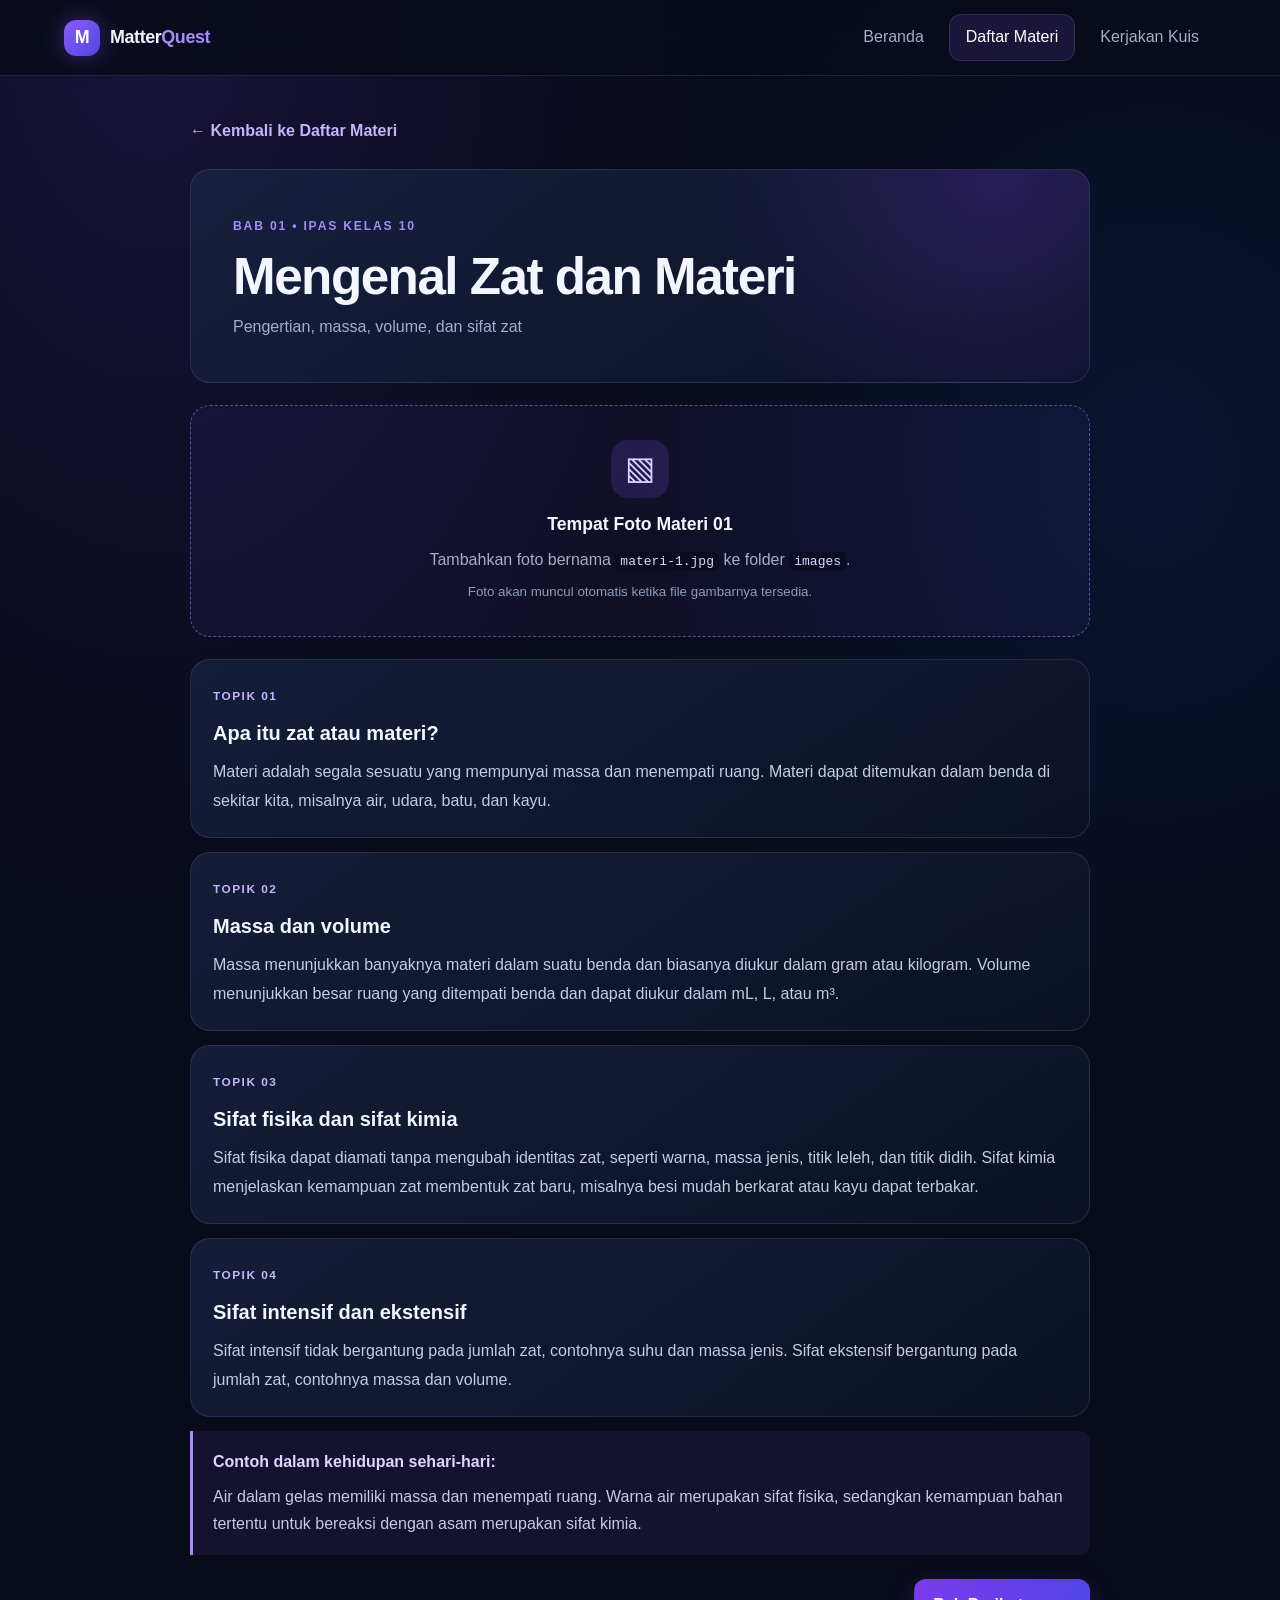
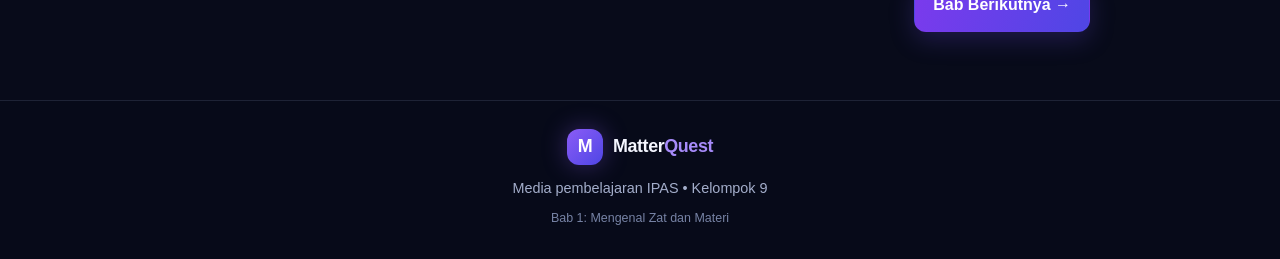
==== materi-1.html @ 00eb2c96 "Add files via upload" ====
<!DOCTYPE html>
<html lang="id">
<head>
  <meta charset="UTF-8">
  <meta name="viewport" content="width=device-width, initial-scale=1.0">
  <meta name="theme-color" content="#080b1a">
  <meta name="description" content="Materi IPAS kelas 10: Mengenal Zat dan Materi.">
  <title>Bab 1: Mengenal Zat dan Materi | MatterQuest</title>
  <link rel="stylesheet" href="style.css">
</head>
<body data-material-page="0">
  <header class="navbar">
    <a href="index.html" class="brand" aria-label="MatterQuest, kembali ke beranda">
      <span class="brand-icon">M</span>
      <span>Matter<span class="purple">Quest</span></span>
    </a>
    <nav class="nav-links" aria-label="Navigasi halaman materi">
      <a class="nav-link" href="index.html">Beranda</a>
      <a class="nav-link active" href="index.html#materi">Daftar Materi</a>
      <a class="nav-link" href="quiz.html">Kerjakan Kuis</a>
    </nav>
  </header>

  <main class="lesson-page-main">
    <section class="lesson-page">
      <div id="material-detail"></div>
    </section>
  </main>

  <footer class="footer">
    <div class="brand footer-brand"><span class="brand-icon">M</span><span>Matter<span class="purple">Quest</span></span></div>
    <p>Media pembelajaran IPAS • Kelompok 9</p>
    <small>Bab 1: Mengenal Zat dan Materi</small>
  </footer>
  <script src="script.js"></script>
</body>
</html>
---- style.css ----
/* =========================================================
   MATTERQUEST - STYLE.CSS
   Bagian ini mengatur tampilan website, bukan isi/logika kuis.
   ========================================================= */

:root {
  --bg: #080b1a;
  --bg-soft: #0d1226;
  --panel: #111832;
  --panel-light: #17213e;
  --border: rgba(163, 177, 220, 0.15);
  --text: #f4f6ff;
  --muted: #a4aecb;
  --purple: #a78bfa;
  --purple-bright: #8b5cf6;
  --blue: #60a5fa;
  --green: #34d399;
  --red: #fb7185;
  --radius: 20px;
  --shadow: 0 20px 60px rgba(0, 0, 0, 0.25);
}

* { box-sizing: border-box; }
html { scroll-behavior: smooth; }
body {
  margin: 0;
  color: var(--text);
  background:
    radial-gradient(ellipse at 12% 0%, rgba(91, 53, 190, .18), transparent 35%),
    radial-gradient(ellipse at 90% 25%, rgba(37, 99, 235, .10), transparent 32%),
    var(--bg);
  font-family: Inter, "Segoe UI", Arial, sans-serif;
  line-height: 1.65;
}
button, a { font: inherit; }
button { cursor: pointer; }
a { color: inherit; text-decoration: none; }
button:focus-visible, a:focus-visible { outline: 2px solid var(--purple); outline-offset: 4px; }

.navbar {
  min-height: 76px;
  display: flex;
  align-items: center;
  justify-content: space-between;
  gap: 24px;
  padding: 14px max(5%, calc((100% - 1160px) / 2));
  border-bottom: 1px solid var(--border);
  background: rgba(8, 11, 26, .82);
  backdrop-filter: blur(16px);
  position: sticky;
  top: 0;
  z-index: 10;
}
.brand { display: inline-flex; align-items: center; gap: 10px; font-size: 1.12rem; font-weight: 800; letter-spacing: -.4px; }
.brand-icon {
  display: grid; place-items: center; width: 36px; height: 36px;
  border-radius: 12px; background: linear-gradient(135deg, #8b5cf6, #4f46e5);
  box-shadow: 0 0 24px rgba(139, 92, 246, .35); color: white;
}
.purple { color: var(--purple); }
.nav-links { display: flex; align-items: center; gap: 8px; }
.nav-link {
  color: var(--muted); border: 1px solid transparent; background: transparent;
  padding: 9px 16px; border-radius: 12px; transition: .2s;
}
.nav-link:hover, .nav-link.active { color: white; background: rgba(139, 92, 246, .14); border-color: rgba(167, 139, 250, .18); }

main { width: min(1120px, 90%); margin: 0 auto; min-height: 70vh; }
.page { display: none; padding: 56px 0 72px; animation: fade-in .35s ease; }
.page.active { display: block; }
@keyframes fade-in { from { opacity: 0; transform: translateY(8px); } to { opacity: 1; transform: translateY(0); } }

.hero { display: grid; grid-template-columns: 1.15fr .85fr; align-items: center; gap: 40px; padding: 42px 0 64px; }
.eyebrow { color: var(--purple); font-size: .76rem; font-weight: 800; letter-spacing: 1.8px; }
.status-dot { display: inline-block; width: 7px; height: 7px; margin-right: 7px; border-radius: 50%; background: var(--green); box-shadow: 0 0 12px var(--green); }
h1, h2, h3, p { margin-top: 0; }
h1 { margin: 18px 0; font-size: clamp(2.4rem, 5.3vw, 4.5rem); line-height: 1.08; letter-spacing: -2.4px; }
.gradient-text { background: linear-gradient(100deg, #c4b5fd 0%, #8b5cf6 50%, #60a5fa 100%); color: transparent; background-clip: text; -webkit-background-clip: text; }
.hero-description { max-width: 590px; color: var(--muted); font-size: 1.05rem; }
.hero-buttons { display: flex; flex-wrap: wrap; gap: 12px; margin-top: 28px; }
.btn { border: 1px solid transparent; border-radius: 12px; padding: 12px 18px; font-weight: 750; transition: transform .2s, box-shadow .2s, background .2s; }
.btn:hover { transform: translateY(-2px); }
.btn-primary { color: white; background: linear-gradient(110deg, #7c3aed, #4f46e5); box-shadow: 0 8px 24px rgba(99, 72, 220, .25); }
.btn-primary:hover { box-shadow: 0 10px 30px rgba(99, 72, 220, .42); }
.btn-secondary { color: #ddd6fe; background: rgba(139, 92, 246, .08); border-color: rgba(167, 139, 250, .3); }
.btn-wide { width: 100%; margin-top: 12px; }

.hero-stats { display: flex; flex-wrap: wrap; gap: 34px; margin-top: 42px; }
.hero-stats div { display: grid; gap: 2px; }
.hero-stats strong { font-size: 1.45rem; }
.hero-stats span { color: var(--muted); font-size: .82rem; }

.hero-visual { min-height: 360px; display: grid; place-items: center; position: relative; }
.orbit { position: absolute; border: 1px solid rgba(167, 139, 250, .25); border-radius: 50%; transform: rotate(-25deg); }
.orbit-one { width: 290px; height: 190px; }
.orbit-two { width: 230px; height: 310px; transform: rotate(42deg); border-color: rgba(96, 165, 250, .24); }
.science-core {
  width: 150px; height: 150px; display: grid; place-items: center; border-radius: 42px;
  background: radial-gradient(circle at 30% 25%, #a78bfa, #6d28d9 55%, #312e81);
  box-shadow: 0 0 90px rgba(139, 92, 246, .35), inset 0 0 25px rgba(255,255,255,.16);
  transform: rotate(-8deg);
}
.science-core span { font-size: 5.5rem; color: white; transform: rotate(8deg); }
.float-card {
  position: absolute; display: flex; align-items: center; gap: 12px; padding: 12px 15px;
  border: 1px solid var(--border); border-radius: 15px; background: rgba(20, 28, 55, .92);
  box-shadow: var(--shadow); backdrop-filter: blur(12px);
}
.float-card strong, .float-card small { display: block; }
.float-card small { color: var(--muted); font-size: .76rem; }
.card-top { top: 35px; right: 0; }
.card-bottom { bottom: 35px; left: 0; }
.mini-icon { display: grid; place-items: center; width: 35px; height: 35px; border-radius: 10px; background: rgba(167, 139, 250, .15); color: var(--purple); font-size: 1.4rem; }
.mini-icon.green { color: var(--green); background: rgba(52, 211, 153, .12); }

.section-heading { display: flex; justify-content: space-between; align-items: end; gap: 20px; margin-bottom: 22px; }
.section-heading h2, .page-heading h1 { margin: 6px 0 0; }
.section-heading h2 { font-size: 1.8rem; }
.section-heading p, .page-heading p { color: var(--muted); margin-bottom: 0; }
.feature-grid { display: grid; grid-template-columns: repeat(3, 1fr); gap: 16px; }
.feature-card, .panel, .learning-progress, .material-card {
  border: 1px solid var(--border); border-radius: var(--radius);
  background: linear-gradient(145deg, rgba(23, 33, 62, .92), rgba(13, 18, 38, .95));
}
.feature-card { padding: 24px; }
.feature-card h3 { margin: 18px 0 8px; }
.feature-card p { color: var(--muted); font-size: .92rem; min-height: 72px; }
.feature-icon { display: grid; place-items: center; width: 48px; height: 48px; border-radius: 14px; font-weight: 900; }
.purple-bg { background: rgba(167,139,250,.16); color: #c4b5fd; }
.blue-bg { background: rgba(96,165,250,.16); color: #93c5fd; }
.green-bg { background: rgba(52,211,153,.14); color: #6ee7b7; }
.text-button { border: 0; padding: 0; background: transparent; color: #c4b5fd; font-weight: 750; }
.info-banner, .quiz-cta {
  display: flex; justify-content: space-between; align-items: center; gap: 24px;
  margin-top: 24px; padding: 28px; border: 1px solid rgba(139, 92, 246, .25);
  border-radius: var(--radius); background: linear-gradient(110deg, rgba(91, 33, 182, .20), rgba(30, 64, 175, .10));
}
.info-banner h2, .quiz-cta h2 { margin: 8px 0; }
.info-banner p, .quiz-cta p { max-width: 720px; color: var(--muted); margin-bottom: 0; }
.banner-symbol { color: #c4b5fd; font-size: 4rem; }

.page-heading { margin-bottom: 30px; }
.page-heading h1 { font-size: clamp(2rem, 4vw, 3.2rem); letter-spacing: -1.4px; }
.learning-progress { display: flex; align-items: center; justify-content: space-between; padding: 18px 22px; margin-bottom: 18px; }
.learning-progress strong, .learning-progress span { display: block; }
.learning-progress span { color: var(--muted); font-size: .84rem; }
.learning-progress .progress-label { color: #c4b5fd; border: 1px solid rgba(167,139,250,.25); border-radius: 9px; padding: 5px 10px; }
.material-list { display: grid; gap: 14px; }
.material-card { overflow: hidden; }
.material-toggle {
  width: 100%; display: flex; align-items: center; gap: 15px; text-align: left;
  padding: 20px; color: var(--text); border: 0; background: transparent;
}
.chapter-number { flex: 0 0 46px; height: 46px; display: grid; place-items: center; border-radius: 13px; color: #ddd6fe; background: rgba(139,92,246,.18); font-weight: 800; }
.chapter-heading { flex: 1; }
.chapter-heading strong, .chapter-heading small { display: block; }
.chapter-heading small { color: var(--muted); margin-top: 3px; }
.toggle-symbol { color: var(--purple); font-size: 1.5rem; transition: transform .2s; }
.material-card.open .toggle-symbol { transform: rotate(45deg); }
.material-content { display: none; padding: 0 24px 24px 81px; color: #c4cce2; }
.material-card.open .material-content { display: block; }
.material-content h4 { color: white; margin: 18px 0 6px; }
.material-content ul { padding-left: 22px; }
.material-content li { margin: 6px 0; }
.example-box { margin-top: 14px; padding: 13px 15px; border-left: 3px solid var(--purple); border-radius: 0 10px 10px 0; background: rgba(139,92,246,.09); }
.example-box strong { color: #ddd6fe; }

.quiz-intro, .quiz-area, .result-panel { max-width: 760px; margin: 0 auto; padding: clamp(22px, 5vw, 42px); }
.quiz-intro { text-align: center; }
.quiz-symbol, .result-orb { display: grid; place-items: center; width: 70px; height: 70px; margin: 0 auto 18px; border-radius: 23px; background: linear-gradient(135deg, #7c3aed, #4338ca); color: white; font-size: 2.5rem; box-shadow: 0 0 40px rgba(124,58,237,.25); }
.quiz-intro h2 { margin: 10px 0; font-size: 1.7rem; }
.quiz-intro p { max-width: 570px; margin: 0 auto; color: var(--muted); }
.quiz-rules { display: inline-grid; text-align: left; gap: 7px; margin: 22px auto; padding-left: 22px; color: #d4d9ec; }
.quiz-topline { display: flex; justify-content: space-between; align-items: center; gap: 12px; color: var(--muted); font-size: .9rem; }
.tag { padding: 5px 10px; border-radius: 8px; color: #ddd6fe; background: rgba(139,92,246,.15); font-size: .78rem; font-weight: 800; }
.progress-track { height: 7px; margin: 18px 0 28px; overflow: hidden; border-radius: 20px; background: #252e4b; }
.progress-fill { height: 100%; width: 0; border-radius: inherit; background: linear-gradient(90deg, #8b5cf6, #60a5fa); transition: width .3s; }
.question-text { font-size: 1.35rem; line-height: 1.45; margin-bottom: 22px; }
.answer-options { display: grid; gap: 11px; }
.answer-option {
  display: flex; align-items: center; gap: 13px; width: 100%; padding: 14px 16px;
  text-align: left; color: var(--text); border: 1px solid var(--border); border-radius: 13px;
  background: rgba(8,11,26,.35); transition: .2s;
}
.answer-option:hover:not(:disabled) { border-color: rgba(167,139,250,.7); background: rgba(139,92,246,.09); }
.option-letter { flex: 0 0 34px; height: 34px; display: grid; place-items: center; border-radius: 9px; background: #202a49; font-weight: 850; }
.answer-option.correct { border-color: var(--green); background: rgba(52,211,153,.09); }
.answer-option.correct .option-letter { color: #071b14; background: var(--green); }
.answer-option.wrong { border-color: var(--red); background: rgba(251,113,133,.08); }
.answer-option.wrong .option-letter { color: #2b0810; background: var(--red); }
.answer-option:disabled { cursor: default; }
.feedback-box { margin-top: 18px; padding: 16px; border-radius: 12px; background: rgba(96,165,250,.09); border: 1px solid rgba(96,165,250,.2); color: #dbeafe; }
.feedback-box strong { display: block; margin-bottom: 5px; }
.feedback-box.is-correct { border-color: rgba(52,211,153,.3); background: rgba(52,211,153,.08); }
.feedback-box.is-wrong { border-color: rgba(251,113,133,.3); background: rgba(251,113,133,.08); }
.quiz-actions { display: flex; align-items: center; justify-content: space-between; gap: 16px; margin-top: 22px; }
.quiz-actions span { color: var(--muted); font-size: .86rem; }
.btn:disabled { cursor: not-allowed; opacity: .45; transform: none; box-shadow: none; }
.hidden { display: none !important; }

.result-panel { text-align: center; }
.result-orb { color: #ddd6fe; }
.result-panel h2 { margin: 8px 0; }
.score-number { margin: 14px 0; font-size: clamp(3.6rem, 10vw, 5.5rem); font-weight: 900; line-height: 1.15; letter-spacing: -3px; color: #c4b5fd; }
.score-number small { font-size: 1.4rem; color: var(--muted); letter-spacing: 0; }
.result-message { color: var(--muted); }
.result-stats { display: grid; grid-template-columns: repeat(3, 1fr); gap: 10px; margin: 24px 0; }
.result-stats div { padding: 16px 8px; border-radius: 13px; background: rgba(8,11,26,.45); border: 1px solid var(--border); }
.result-stats strong, .result-stats span { display: block; }
.result-stats strong { font-size: 1.6rem; }
.result-stats span { color: var(--muted); font-size: .84rem; }
.answer-review { margin-top: 30px; text-align: left; }
.answer-review h3 { margin-bottom: 14px; }
.review-item { padding: 14px; margin-top: 10px; border: 1px solid var(--border); border-radius: 12px; background: rgba(8,11,26,.3); }
.review-item strong { display: block; margin-bottom: 5px; }
.review-item p { margin: 4px 0; color: var(--muted); font-size: .9rem; }
.review-item .review-good { color: var(--green); }
.review-item .review-bad { color: var(--red); }

.footer { padding: 28px 5%; text-align: center; border-top: 1px solid var(--border); background: rgba(8,11,26,.45); }
.footer-brand { justify-content: center; }
.footer p { color: var(--muted); margin: 12px 0 4px; font-size: .9rem; }
.footer small { color: #7783a5; font-size: .78rem; }

@media (max-width: 760px) {
  .navbar { padding: 12px 5%; flex-wrap: wrap; }
  .nav-links { gap: 3px; }
  .nav-link { padding: 8px 10px; font-size: .9rem; }
  main { width: 90%; }
  .page { padding: 36px 0 48px; }
  .hero { grid-template-columns: 1fr; gap: 10px; padding-top: 22px; }
  .hero-visual { min-height: 290px; }
  .science-core { width: 125px; height: 125px; }
  .science-core span { font-size: 4.5rem; }
  .orbit-one { width: 240px; height: 160px; }
  .orbit-two { width: 190px; height: 250px; }
  .card-top { right: 2%; top: 15px; }
  .card-bottom { left: 2%; bottom: 15px; }
  .feature-grid { grid-template-columns: 1fr; }
  .feature-card p { min-height: 0; }
  .section-heading { align-items: start; flex-direction: column; gap: 8px; }
  .info-banner, .quiz-cta { align-items: start; flex-direction: column; padding: 22px; }
  .banner-symbol { display: none; }
  .material-content { padding-left: 22px; }
  .quiz-actions { align-items: stretch; flex-direction: column; }
  .quiz-actions .btn { width: 100%; }
}
@media (max-width: 420px) {
  .brand { font-size: 1rem; }
  .brand-icon { width: 32px; height: 32px; }
  .nav-links { width: 100%; justify-content: space-between; }
  .nav-link { flex: 1; }
  h1 { letter-spacing: -1.4px; }
  .hero-stats { gap: 22px; }
  .learning-progress { align-items: start; gap: 10px; }
  .chapter-number { flex-basis: 38px; height: 38px; }
  .material-toggle { gap: 10px; padding: 15px; }
  .chapter-heading strong { font-size: .93rem; }
  .chapter-heading small { font-size: .78rem; }
  .result-stats { gap: 6px; }
  .result-stats div { padding: 12px 5px; }
}


/* TIM PENGEMBANG: identitas kelompok pada halaman beranda */
.team-section { margin: 54px 0 12px; }
.team-grid { display: grid; grid-template-columns: repeat(4, minmax(0, 1fr)); gap: 14px; }
.team-member { display: flex; align-items: center; gap: 13px; padding: 18px; border: 1px solid var(--border); border-radius: 16px; background: linear-gradient(145deg, rgba(23, 33, 62, .88), rgba(17, 24, 50, .82)); }
.member-number { display: grid; place-items: center; flex: 0 0 42px; height: 42px; border-radius: 13px; color: #ddd6fe; font-weight: 800; background: rgba(139, 92, 246, .17); border: 1px solid rgba(167, 139, 250, .22); }
.team-member strong, .team-member small { display: block; }
.team-member small { color: var(--muted); font-size: .76rem; margin-top: 3px; }

/* HALAMAN KUIS TERPISAH */
.quiz-main { width: min(900px, 90%); margin: 0 auto; min-height: 70vh; }
.quiz-page { padding-top: 44px; }
.quiz-navbar { position: sticky; }
.back-home { color: var(--muted); padding: 9px 13px; border: 1px solid var(--border); border-radius: 12px; transition: .2s; }
.back-home:hover { color: white; border-color: rgba(167, 139, 250, .45); background: rgba(139, 92, 246, .12); }
.quiz-only-body .footer { margin-top: 20px; }
.quiz-result .btn { display: flex; align-items: center; justify-content: center; text-align: center; }
@media (max-width: 760px) { .team-grid { grid-template-columns: repeat(2, minmax(0, 1fr)); } }
@media (max-width: 480px) { .team-grid { grid-template-columns: 1fr; } .back-home { font-size: .8rem; padding: 8px 9px; } .quiz-navbar { gap: 10px; } }


/* DAFTAR MATERI DENGAN HALAMAN TERPISAH */
.material-list-card { padding: 22px; }
.material-card-top { display: flex; align-items: center; gap: 15px; }
.material-card-description { color: var(--muted); margin: 16px 0; }
.material-open-link { display: inline-flex; text-decoration: none; align-items: center; justify-content: center; }

/* TAMPILAN HALAMAN DETAIL SETIAP BAB */
.lesson-page-main { width: min(900px, 90%); margin: 0 auto; min-height: 70vh; }
.lesson-page { padding: 42px 0 68px; }
.back-to-materials { display: inline-block; margin-bottom: 25px; color: #c4b5fd; font-weight: 700; }
.back-to-materials:hover { color: white; }
.lesson-hero { padding: clamp(24px, 5vw, 42px); border: 1px solid var(--border); border-radius: var(--radius); background: radial-gradient(circle at 90% 5%, rgba(124,58,237,.22), transparent 35%), linear-gradient(145deg, rgba(23,33,62,.95), rgba(13,18,38,.95)); }
.lesson-hero h1 { margin: 10px 0; font-size: clamp(2rem, 5vw, 3.2rem); letter-spacing: -1.5px; }
.lesson-hero p { color: var(--muted); margin: 0; }
.lesson-image-panel { margin: 22px 0; overflow: hidden; border: 1px dashed rgba(167,139,250,.5); border-radius: var(--radius); background: rgba(139,92,246,.06); }
.material-hero-image { display: block; width: 100%; max-height: 460px; object-fit: cover; }
.image-placeholder { min-height: 230px; padding: 28px; display: flex; flex-direction: column; justify-content: center; align-items: center; text-align: center; }
.image-placeholder-icon { display: grid; place-items: center; width: 58px; height: 58px; margin-bottom: 12px; border-radius: 17px; color: #ddd6fe; background: rgba(139,92,246,.18); font-size: 2rem; }
.image-placeholder strong { font-size: 1.1rem; }
.image-placeholder p { margin: 8px 0; color: var(--muted); }
.image-placeholder small { color: #8f9aba; }
.image-placeholder code { color: #ddd6fe; background: rgba(8,11,26,.6); padding: 2px 5px; border-radius: 5px; }
.lesson-content { display: grid; gap: 14px; }
.lesson-section { padding: 22px; border: 1px solid var(--border); border-radius: var(--radius); background: linear-gradient(145deg, rgba(23,33,62,.84), rgba(13,18,38,.9)); }
.lesson-section-number { color: #c4b5fd; font-size: .74rem; font-weight: 850; letter-spacing: 1.5px; }
.lesson-section h2 { margin: 8px 0; font-size: 1.25rem; }
.lesson-section p { color: #c4cce2; line-height: 1.8; margin: 0; }
.lesson-example { padding: 18px 20px; }
.lesson-example p { margin: 7px 0 0; color: #c4cce2; line-height: 1.7; }
.lesson-pagination { display: flex; justify-content: space-between; gap: 14px; margin-top: 24px; }
.lesson-pagination .btn { text-decoration: none; display: inline-flex; align-items: center; justify-content: center; }
@media (max-width: 520px) {
  .material-list-card { padding: 17px; }
  .lesson-pagination { flex-direction: column; }
  .lesson-pagination .btn { width: 100%; }
  .image-placeholder { min-height: 200px; padding: 20px; }
}
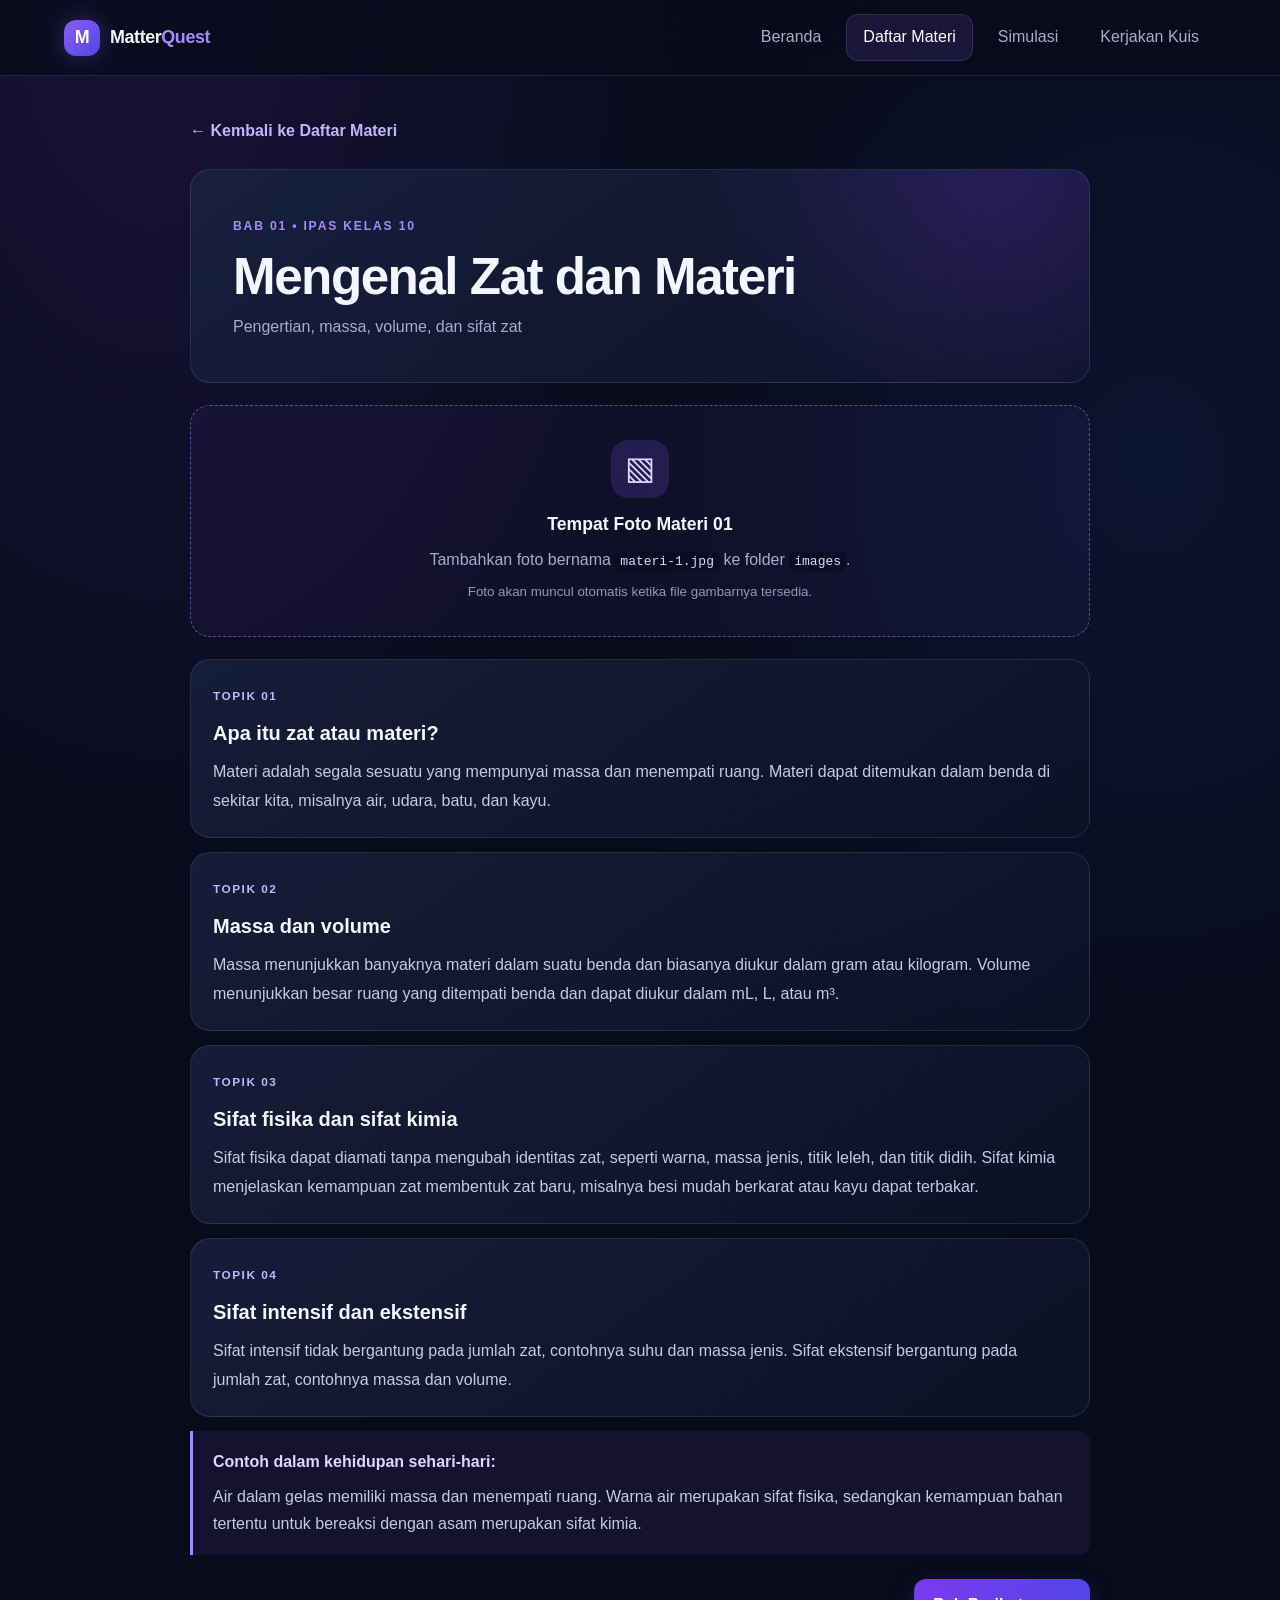
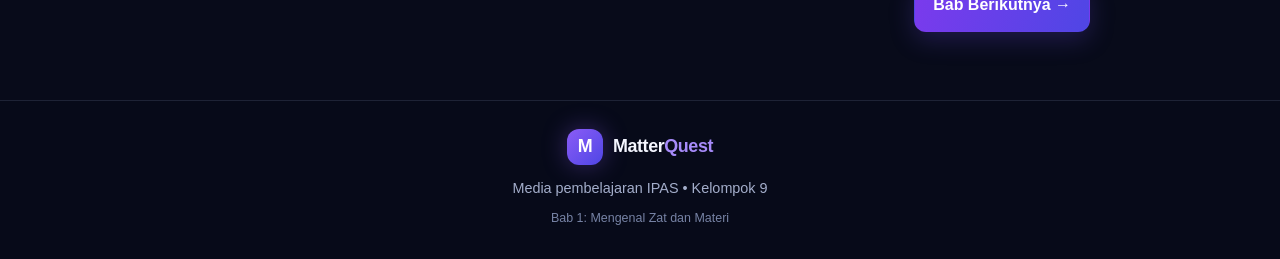
==== commit 76cc7cb7: "Add files via upload" ====
--- a/materi-1.html
+++ b/materi-1.html
@@ -17,6 +17,7 @@
     <nav class="nav-links" aria-label="Navigasi halaman materi">
       <a class="nav-link" href="index.html">Beranda</a>
       <a class="nav-link active" href="index.html#materi">Daftar Materi</a>
+      <a class="nav-link" href="simulasi.html">Simulasi</a>
       <a class="nav-link" href="quiz.html">Kerjakan Kuis</a>
     </nav>
   </header>
--- a/style.css
+++ b/style.css
@@ -319,3 +319,81 @@
   .lesson-pagination .btn { width: 100%; }
   .image-placeholder { min-height: 200px; padding: 20px; }
 }
+
+
+/* IDENTITAS KELOMPOK DI BAGIAN ATAS BERANDA */
+#home > .team-section { margin: 8px 0 18px; padding: 20px 22px; border: 1px solid var(--border); border-radius: 20px; background: linear-gradient(110deg, rgba(139,92,246,.12), rgba(17,24,50,.72)); }
+#home > .team-section .section-heading { align-items: center; margin-bottom: 15px; }
+#home > .team-section .section-heading h2 { font-size: 1.35rem; }
+#home > .team-section .section-heading p { font-size: .86rem; }
+#home > .team-section .team-grid { grid-template-columns: repeat(4, minmax(0,1fr)); }
+#home > .team-section .team-member { padding: 12px; background: rgba(8,11,26,.42); }
+#home > .team-section .member-number { flex-basis: 34px; height: 34px; border-radius: 10px; }
+
+/* HALAMAN SIMULASI */
+.simulation-main { width: min(1160px, 92%); margin: 0 auto; min-height: 70vh; }
+.simulation-hero { padding: 56px 0 32px; max-width: 850px; }
+.simulation-hero h1 { margin: 10px 0 16px; font-size: clamp(2.5rem, 5vw, 4rem); }
+.simulation-hero p { max-width: 780px; color: var(--muted); }
+.simulation-legend { display: flex; flex-wrap: wrap; gap: 18px; margin-top: 20px; color: var(--muted); font-size: .9rem; }
+.simulation-legend span { display: inline-flex; align-items: center; gap: 8px; }
+.legend-dot { width: 9px; height: 9px; border-radius: 50%; display: inline-block; }
+.legend-dot.physical { background: var(--purple); }.legend-dot.chemical { background: #fb923c; }.legend-dot.biological { background: #34d399; }
+.simulation-section { margin: 28px 0 58px; }
+.simulation-heading { align-items: end; }
+.simulation-heading h2 { font-size: clamp(1.6rem, 3vw, 2.2rem); }
+.simulation-heading p { max-width: 420px; font-size: .92rem; }
+.carousel-controls { display: flex; justify-content: space-between; align-items: center; gap: 14px; color: var(--muted); font-size: .85rem; margin: 15px 0 12px; }
+.carousel-controls > div { display: flex; gap: 8px; }
+.carousel-arrow { width: 42px; height: 42px; border-radius: 12px; color: white; border: 1px solid var(--border); background: var(--panel); font-size: 1.25rem; }
+.carousel-arrow:hover { background: rgba(139,92,246,.25); border-color: rgba(167,139,250,.5); }
+.simulation-carousel { display: grid; grid-auto-columns: minmax(280px, 340px); grid-auto-flow: column; gap: 16px; overflow-x: auto; overscroll-behavior-x: contain; padding: 4px 3px 20px; scroll-snap-type: x mandatory; scrollbar-color: #6550a8 rgba(255,255,255,.05); scrollbar-width: thin; }
+.simulation-card { scroll-snap-align: start; padding: 20px; border-radius: 20px; border: 1px solid var(--border); background: linear-gradient(160deg, rgba(23,33,62,.95), rgba(13,18,38,.97)); box-shadow: 0 12px 30px rgba(0,0,0,.13); transition: border-color .25s, transform .25s, box-shadow .25s; }
+.simulation-card.playing { border-color: rgba(167,139,250,.8); box-shadow: 0 0 30px rgba(139,92,246,.17); transform: translateY(-3px); }
+.sim-card-heading { display: flex; align-items: center; justify-content: space-between; gap: 10px; }
+.sim-number { display: grid; place-items: center; width: 34px; height: 34px; border-radius: 10px; background: rgba(139,92,246,.16); color: #ddd6fe; font-weight: 800; }
+.sim-type { display: inline-flex; padding: 5px 9px; border-radius: 100px; font-size: .68rem; font-weight: 800; letter-spacing: .3px; }
+.physical-tag { color: #ddd6fe; background: rgba(139,92,246,.16); }
+.chemical-tag { color: #fed7aa; background: rgba(249,115,22,.15); }
+.biological-tag { color: #a7f3d0; background: rgba(16,185,129,.14); }
+.simulation-card h3 { margin: 14px 0 0; font-size: 1.25rem; }
+.sim-definition { color: var(--purple); font-weight: 750; font-size: .88rem; margin: 1px 0 12px; }
+.sim-stage { min-height: 130px; display: grid; grid-template-columns: 1fr auto 1fr; align-items: center; gap: 7px; padding: 12px; border: 1px solid rgba(163,177,220,.12); border-radius: 15px; background: rgba(5,8,20,.45); }
+.state-side { min-width: 0; text-align: center; }
+.state-label { display: block; color: var(--muted); font-size: .72rem; margin-bottom: 9px; }
+.state-arrow { color: var(--purple); font-size: 1.4rem; font-weight: 800; }
+.particles { width: 76px; height: 66px; margin: auto; position: relative; border-radius: 10px; }
+.particles::before { content: ""; position: absolute; inset: 0; background-repeat: no-repeat; }
+.particles.many::before { background-image: radial-gradient(circle, #a78bfa 0 4px, transparent 4.7px), radial-gradient(circle, #60a5fa 0 4px, transparent 4.7px), radial-gradient(circle, #c4b5fd 0 4px, transparent 4.7px), radial-gradient(circle, #818cf8 0 4px, transparent 4.7px), radial-gradient(circle, #60a5fa 0 4px, transparent 4.7px), radial-gradient(circle, #a78bfa 0 4px, transparent 4.7px), radial-gradient(circle, #c4b5fd 0 4px, transparent 4.7px), radial-gradient(circle, #818cf8 0 4px, transparent 4.7px); background-position: 7px 10px, 30px 7px, 55px 15px, 17px 31px, 45px 35px, 8px 53px, 34px 54px, 63px 56px; background-size: 10px 10px; }
+.particles.loose::before { background-position: 2px 1px, 28px 18px, 55px 3px, 12px 43px, 42px 55px, 65px 32px, 31px 2px, 2px 59px; }
+.particles.close::before { background-position: 12px 8px, 31px 8px, 50px 8px, 12px 28px, 31px 28px, 50px 28px, 12px 48px, 31px 48px; }
+.particles.grid-particles::before { background-position: 12px 8px, 31px 8px, 50px 8px, 12px 28px, 31px 28px, 50px 28px, 12px 48px, 31px 48px; }
+.sim-caption { min-height: 64px; color: var(--muted); font-size: .88rem; margin: 14px 0; }
+.simulation-card .btn { width: 100%; font-size: .88rem; padding: 10px 12px; }
+.simulation-card.playing .particles.loose::before { animation: particle-drift 1.4s ease-in-out infinite alternate; }
+.simulation-card.playing .particles.close::before { animation: particle-tighten 1.2s ease-in-out infinite alternate; }
+.simulation-card.playing .particles.grid-particles::before { animation: particle-vibrate .3s linear infinite alternate; }
+@keyframes particle-drift { from { transform: translate(-4px,-3px); } to { transform: translate(4px,4px); } }
+@keyframes particle-tighten { from { transform: scale(1.08); } to { transform: scale(.87); } }
+@keyframes particle-vibrate { from { transform: translateX(-1px); } to { transform: translateX(1px); } }
+.scroll-hint { margin-top: -5px; color: var(--muted); font-size: .82rem; }
+.process-grid { display: grid; grid-template-columns: repeat(3, minmax(0,1fr)); gap: 16px; }
+.process-card { display: flex; flex-direction: column; align-items: flex-start; padding: 22px; border-radius: 20px; border: 1px solid var(--border); background: linear-gradient(155deg, rgba(23,33,62,.92), rgba(13,18,38,.96)); transition: border-color .25s, transform .25s; }
+.process-card.playing { border-color: rgba(96,165,250,.65); transform: translateY(-3px); }
+.process-visual { display: flex; width: 100%; align-items: center; justify-content: center; gap: 16px; min-height: 108px; margin: 13px 0 5px; border-radius: 14px; background: rgba(5,8,20,.4); }
+.process-icon { font-size: 2.3rem; filter: saturate(.9); transition: transform .5s, filter .5s; }
+.process-arrow { color: var(--muted); font-size: 1.4rem; }
+.product-icon { opacity: .75; }
+.process-card h3 { margin: 9px 0 7px; font-size: 1.2rem; }
+.process-card p { color: var(--muted); font-size: .9rem; }
+.process-status { width: 100%; padding: 10px 12px; border-radius: 10px; background: rgba(255,255,255,.04); color: var(--muted); font-size: .8rem; margin: auto 0 14px; }
+.process-status.status-active { background: rgba(52,211,153,.1); color: #a7f3d0; }
+.process-card.playing .process-icon:first-child { transform: scale(.88) rotate(-8deg); }
+.process-card.playing .product-icon { opacity: 1; transform: scale(1.18); filter: saturate(1.4); }
+.process-card.playing .process-arrow { animation: arrow-pulse .7s ease-in-out infinite alternate; color: var(--purple); }
+@keyframes arrow-pulse { from { transform: translateX(-3px); opacity: .5; } to { transform: translateX(3px); opacity: 1; } }
+.simulation-note { margin: 35px 0 24px; padding: 18px 20px; border: 1px solid rgba(167,139,250,.24); border-radius: 15px; color: var(--muted); background: rgba(139,92,246,.07); }
+.simulation-note strong { color: #ddd6fe; }
+.simulation-footer-actions { display: flex; justify-content: space-between; gap: 12px; margin: 28px 0 58px; }
+@media (max-width: 850px) { .process-grid { grid-template-columns: repeat(2,minmax(0,1fr)); } #home > .team-section .team-grid { grid-template-columns: repeat(2,minmax(0,1fr)); } }
+@media (max-width: 600px) { .simulation-main { width: 92%; } .simulation-hero { padding-top: 35px; } .simulation-heading { align-items: flex-start; flex-direction: column; gap: 8px; } .simulation-carousel { grid-auto-columns: minmax(265px, 84vw); } .process-grid { grid-template-columns: 1fr; } .simulation-footer-actions { flex-direction: column; } .simulation-footer-actions .btn { text-align: center; } .carousel-controls { align-items: center; } #home > .team-section { padding: 16px; } #home > .team-section .section-heading { align-items: flex-start; flex-direction: column; gap: 5px; } }
